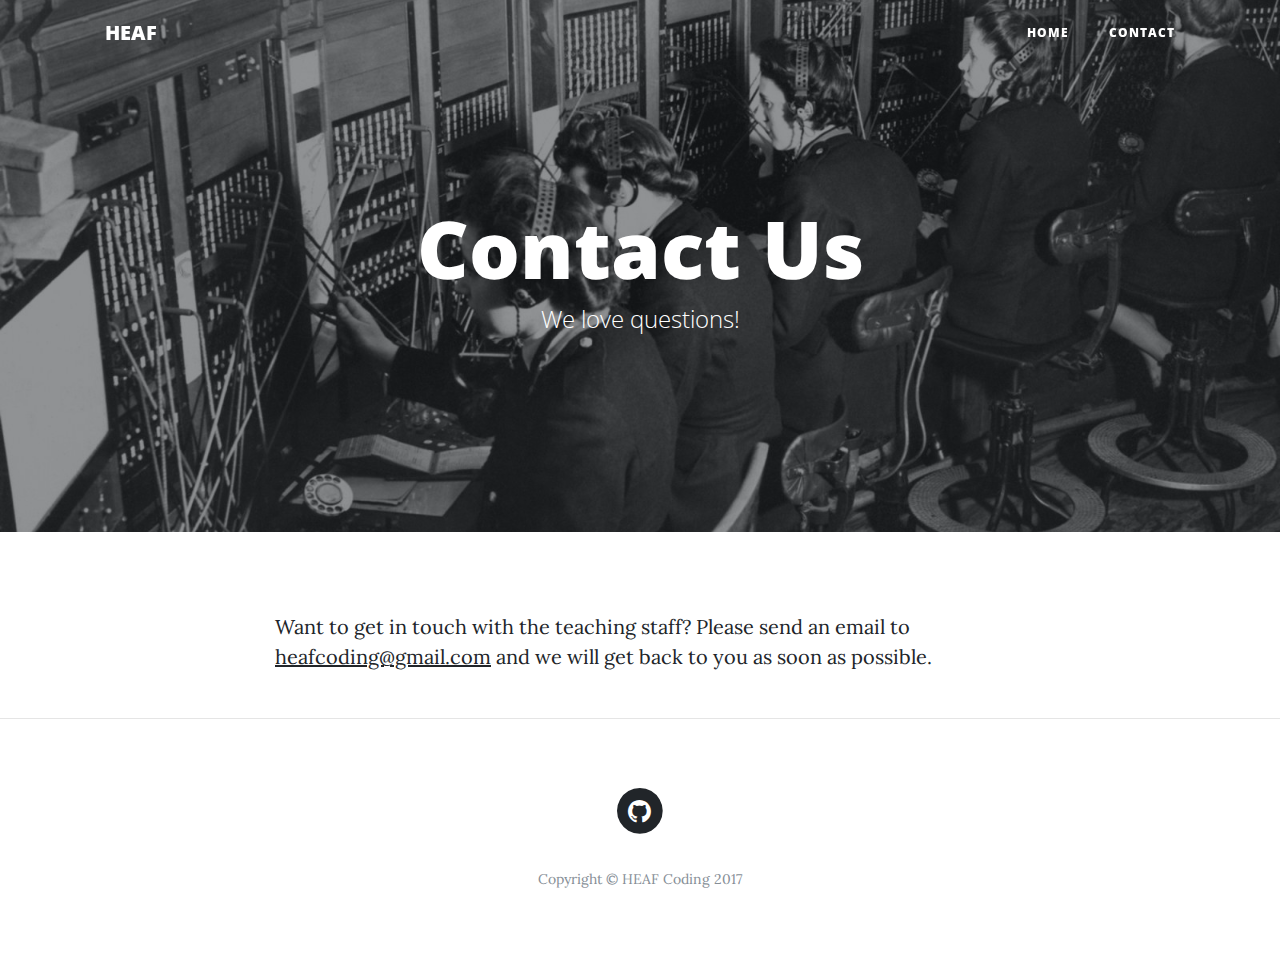
==== contact.html @ ef891589 "switch to template" ====
<!DOCTYPE html>
<html lang="en">

  <head>

    <meta charset="utf-8">
    <meta name="viewport" content="width=device-width, initial-scale=1, shrink-to-fit=no">
    <meta name="description" content="">
    <meta name="author" content="">

    <title>HEAF Coding</title>

    <!-- Bootstrap core CSS -->
    <link href="vendor/bootstrap/css/bootstrap.min.css" rel="stylesheet">

    <!-- Custom fonts for this template -->
    <link href="vendor/font-awesome/css/font-awesome.min.css" rel="stylesheet" type="text/css">
    <link href='https://fonts.googleapis.com/css?family=Lora:400,700,400italic,700italic' rel='stylesheet' type='text/css'>
    <link href='https://fonts.googleapis.com/css?family=Open+Sans:300italic,400italic,600italic,700italic,800italic,400,300,600,700,800' rel='stylesheet' type='text/css'>

    <!-- Custom styles for this template -->
    <link href="css/clean-blog.min.css" rel="stylesheet">

    <link rel="shortcut icon" href="favicon.ico" type="image/x-icon">

  </head>

  <body>

    <!-- Navigation -->
    <nav class="navbar navbar-expand-lg navbar-light fixed-top" id="mainNav">
      <div class="container">
        <a class="navbar-brand" href="https://heaf.org/">HEAF</a>
        <button class="navbar-toggler navbar-toggler-right" type="button" data-toggle="collapse" data-target="#navbarResponsive" aria-controls="navbarResponsive" aria-expanded="false" aria-label="Toggle navigation">
          Menu
          <i class="fa fa-bars"></i>
        </button>
        <div class="collapse navbar-collapse" id="navbarResponsive">
          <ul class="navbar-nav ml-auto">
            <li class="nav-item">
              <a class="nav-link" href="index.html">Home</a>
            </li>
            <li class="nav-item">
              <a class="nav-link" href="contact.html">Contact</a>
            </li>
          </ul>
        </div>
      </div>
    </nav>

    <!-- Page Header -->
    <header class="masthead" style="background-image: url('img/switchboard.jpg')">
      <div class="overlay"></div>
      <div class="container">
        <div class="row">
          <div class="col-lg-8 col-md-10 mx-auto">
            <div class="page-heading">
              <h1>Contact Us</h1>
              <span class="subheading">We love questions!</span>
            </div>
          </div>
        </div>
      </div>
    </header>

    <!-- Main Content -->
    <div class="container">
      <div class="row">
        <div class="col-lg-8 col-md-10 mx-auto">
          <p>Want to get in touch with the teaching staff? Please send an email to <span><a href="mailto:heafcoding@gmail.com">heafcoding@gmail.com</a></span> and we will get back to you as soon as possible.</p>
        </div>
      </div>
    </div>

    <hr>

    <!-- Footer -->
    <footer>
      <div class="container">
        <div class="row">
          <div class="col-lg-8 col-md-10 mx-auto">
            <ul class="list-inline text-center">
              <li class="list-inline-item">
                <a href="https://github.com/dillonius01/HeafCoding">
                  <span class="fa-stack fa-lg">
                    <i class="fa fa-circle fa-stack-2x"></i>
                    <i class="fa fa-github fa-stack-1x fa-inverse"></i>
                  </span>
                </a>
              </li>
            </ul>
            <p class="copyright text-muted">Copyright &copy; HEAF Coding 2017</p>
          </div>
        </div>
      </div>
    </footer>

    <!-- Bootstrap core JavaScript -->
    <script src="vendor/jquery/jquery.min.js"></script>
    <script src="vendor/bootstrap/js/bootstrap.bundle.min.js"></script>

    <!-- Contact Form JavaScript -->
    <script src="js/jqBootstrapValidation.js"></script>
    <script src="js/contact_me.js"></script>

    <!-- Custom scripts for this template -->
    <script src="js/clean-blog.min.js"></script>

  </body>

</html>
---- css/clean-blog.min.css ----
/*!
 * Start Bootstrap - Clean Blog v4.0.0-beta.2 (https://startbootstrap.com/template-overviews/clean-blog)
 * Copyright 2013-2017 Start Bootstrap
 * Licensed under MIT (https://github.com/BlackrockDigital/startbootstrap-clean-blog/blob/master/LICENSE)
 */body{font-size:20px;color:#212529;font-family:Lora,'Times New Roman',serif}p{line-height:1.5;margin:30px 0}p a{text-decoration:underline}h1,h2,h3,h4,h5,h6{font-weight:800;font-family:'Open Sans','Helvetica Neue',Helvetica,Arial,sans-serif}a{color:#212529;-webkit-transition:all .2s;-moz-transition:all .2s;transition:all .2s}a:focus,a:hover{color:#0085a1}blockquote{font-style:italic;color:#868e96}.section-heading{font-size:36px;font-weight:700;margin-top:60px}.caption{font-size:14px;font-style:italic;display:block;margin:0;padding:10px;text-align:center;border-bottom-right-radius:5px;border-bottom-left-radius:5px}::-moz-selection{color:#fff;background:#0085a1;text-shadow:none}::selection{color:#fff;background:#0085a1;text-shadow:none}img::selection{color:#fff;background:0 0}img::-moz-selection{color:#fff;background:0 0}body{-webkit-tap-highlight-color:#0085a1}#mainNav{position:absolute;border-bottom:1px solid #e9ecef;background-color:#fff;font-family:'Open Sans','Helvetica Neue',Helvetica,Arial,sans-serif}#mainNav .navbar-brand{font-weight:800;color:#343a40}#mainNav .navbar-toggler{font-size:12px;font-weight:800;padding:13px;text-transform:uppercase;color:#343a40}#mainNav .navbar-nav>li.nav-item>a{font-size:12px;font-weight:800;letter-spacing:1px;text-transform:uppercase}@media only screen and (min-width:992px){#mainNav{border-bottom:1px solid transparent;background:0 0}#mainNav .navbar-brand{padding:10px 20px;color:#fff}#mainNav .navbar-brand:focus,#mainNav .navbar-brand:hover{color:rgba(255,255,255,.8)}#mainNav .navbar-nav>li.nav-item>a{padding:10px 20px;color:#fff}#mainNav .navbar-nav>li.nav-item>a:focus,#mainNav .navbar-nav>li.nav-item>a:hover{color:rgba(255,255,255,.8)}}@media only screen and (min-width:992px){#mainNav{-webkit-transition:background-color .2s;-moz-transition:background-color .2s;transition:background-color .2s;-webkit-transform:translate3d(0,0,0);-moz-transform:translate3d(0,0,0);-ms-transform:translate3d(0,0,0);-o-transform:translate3d(0,0,0);transform:translate3d(0,0,0);-webkit-backface-visibility:hidden}#mainNav.is-fixed{position:fixed;top:-67px;-webkit-transition:-webkit-transform .2s;-moz-transition:-moz-transform .2s;transition:transform .2s;border-bottom:1px solid #fff;background-color:rgba(255,255,255,.9)}#mainNav.is-fixed .navbar-brand{color:#212529}#mainNav.is-fixed .navbar-brand:focus,#mainNav.is-fixed .navbar-brand:hover{color:#0085a1}#mainNav.is-fixed .navbar-nav>li.nav-item>a{color:#212529}#mainNav.is-fixed .navbar-nav>li.nav-item>a:focus,#mainNav.is-fixed .navbar-nav>li.nav-item>a:hover{color:#0085a1}#mainNav.is-visible{-webkit-transform:translate3d(0,100%,0);-moz-transform:translate3d(0,100%,0);-ms-transform:translate3d(0,100%,0);-o-transform:translate3d(0,100%,0);transform:translate3d(0,100%,0)}}header.masthead{margin-bottom:50px;background:no-repeat center center;background-color:#868e96;background-attachment:scroll;position:relative;-webkit-background-size:cover;-moz-background-size:cover;-o-background-size:cover;background-size:cover}header.masthead .overlay{position:absolute;top:0;left:0;height:100%;width:100%;background-color:#212529;opacity:.5}header.masthead .page-heading,header.masthead .post-heading,header.masthead .site-heading{padding:200px 0 150px;color:#fff}@media only screen and (min-width:768px){header.masthead .page-heading,header.masthead .post-heading,header.masthead .site-heading{padding:200px 0}}header.masthead .page-heading,header.masthead .site-heading{text-align:center}header.masthead .page-heading h1,header.masthead .site-heading h1{font-size:50px;margin-top:0}header.masthead .page-heading .subheading,header.masthead .site-heading .subheading{font-size:24px;font-weight:300;line-height:1.1;display:block;margin:10px 0 0;font-family:'Open Sans','Helvetica Neue',Helvetica,Arial,sans-serif}@media only screen and (min-width:768px){header.masthead .page-heading h1,header.masthead .site-heading h1{font-size:80px}}header.masthead .post-heading h1{font-size:35px}header.masthead .post-heading .meta,header.masthead .post-heading .subheading{line-height:1.1;display:block}header.masthead .post-heading .subheading{font-size:24px;font-weight:600;margin:10px 0 30px;font-family:'Open Sans','Helvetica Neue',Helvetica,Arial,sans-serif}header.masthead .post-heading .meta{font-size:20px;font-weight:300;font-style:italic;font-family:Lora,'Times New Roman',serif}header.masthead .post-heading .meta a{color:#fff}@media only screen and (min-width:768px){header.masthead .post-heading h1{font-size:55px}header.masthead .post-heading .subheading{font-size:30px}}.post-preview>a{color:#212529}.post-preview>a:focus,.post-preview>a:hover{text-decoration:none;color:#0085a1}.post-preview>a>.post-title{font-size:30px;margin-top:30px;margin-bottom:10px}.post-preview>a>.post-subtitle{font-weight:300;margin:0 0 10px}.post-preview>.post-meta{font-size:18px;font-style:italic;margin-top:0;color:#868e96}.post-preview>.post-meta>a{text-decoration:none;color:#212529}.post-preview>.post-meta>a:focus,.post-preview>.post-meta>a:hover{text-decoration:underline;color:#0085a1}@media only screen and (min-width:768px){.post-preview>a>.post-title{font-size:36px}}.floating-label-form-group{font-size:14px;position:relative;margin-bottom:0;padding-bottom:.5em;border-bottom:1px solid #dee2e6}.floating-label-form-group input,.floating-label-form-group textarea{font-size:1.5em;position:relative;z-index:1;padding:0;resize:none;border:none;border-radius:0;background:0 0;box-shadow:none!important;font-family:Lora,'Times New Roman',serif}.floating-label-form-group input::-webkit-input-placeholder,.floating-label-form-group textarea::-webkit-input-placeholder{color:#868e96;font-family:Lora,'Times New Roman',serif}.floating-label-form-group label{font-size:.85em;line-height:1.764705882em;position:relative;z-index:0;top:2em;display:block;margin:0;-webkit-transition:top .3s ease,opacity .3s ease;-moz-transition:top .3s ease,opacity .3s ease;-ms-transition:top .3s ease,opacity .3s ease;transition:top .3s ease,opacity .3s ease;vertical-align:middle;vertical-align:baseline;opacity:0}.floating-label-form-group .help-block{margin:15px 0}.floating-label-form-group-with-value label{top:0;opacity:1}.floating-label-form-group-with-focus label{color:#0085a1}form .form-group:first-child .floating-label-form-group{border-top:1px solid #dee2e6}footer{padding:50px 0 65px}footer .list-inline{margin:0;padding:0}footer .copyright{font-size:14px;margin-bottom:0;text-align:center}.btn{font-size:14px;font-weight:800;padding:15px 25px;letter-spacing:1px;text-transform:uppercase;border-radius:0;font-family:'Open Sans','Helvetica Neue',Helvetica,Arial,sans-serif}.btn-primary{background-color:#0085a1;border-color:#0085a1}.btn-primary:active,.btn-primary:focus,.btn-primary:hover{color:#fff;background-color:#00657b!important;border-color:#00657b!important}.btn-lg{font-size:16px;padding:25px 35px}
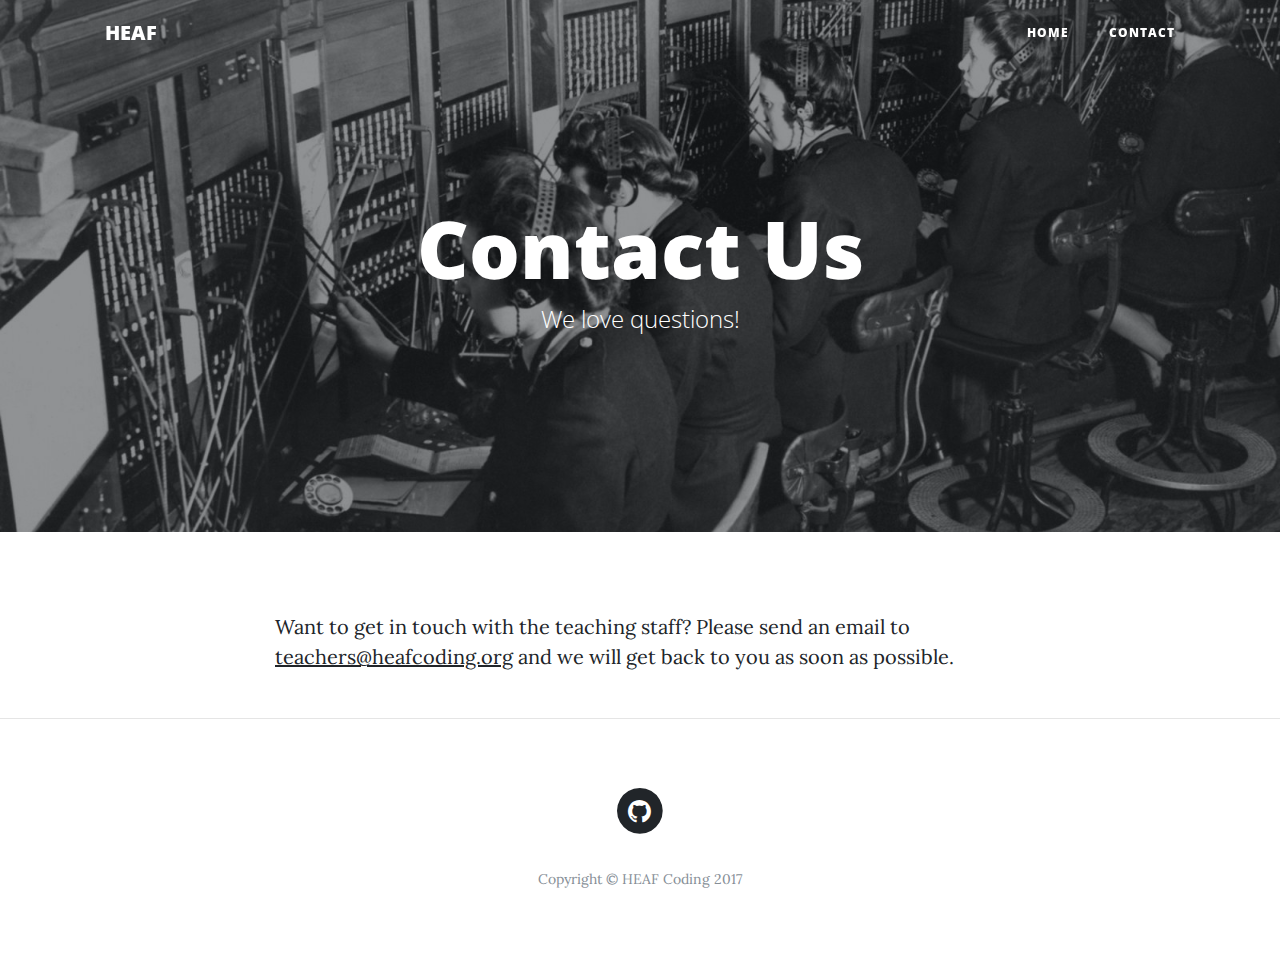
==== commit 46c63b71: "update email" ====
--- a/contact.html
+++ b/contact.html
@@ -67,7 +67,7 @@
     <div class="container">
       <div class="row">
         <div class="col-lg-8 col-md-10 mx-auto">
-          <p>Want to get in touch with the teaching staff? Please send an email to <span><a href="mailto:heafcoding@gmail.com">heafcoding@gmail.com</a></span> and we will get back to you as soon as possible.</p>
+          <p>Want to get in touch with the teaching staff? Please send an email to <span><a href="mailto:teachers@heafcoding.org">teachers@heafcoding.org</a></span> and we will get back to you as soon as possible.</p>
         </div>
       </div>
     </div>
